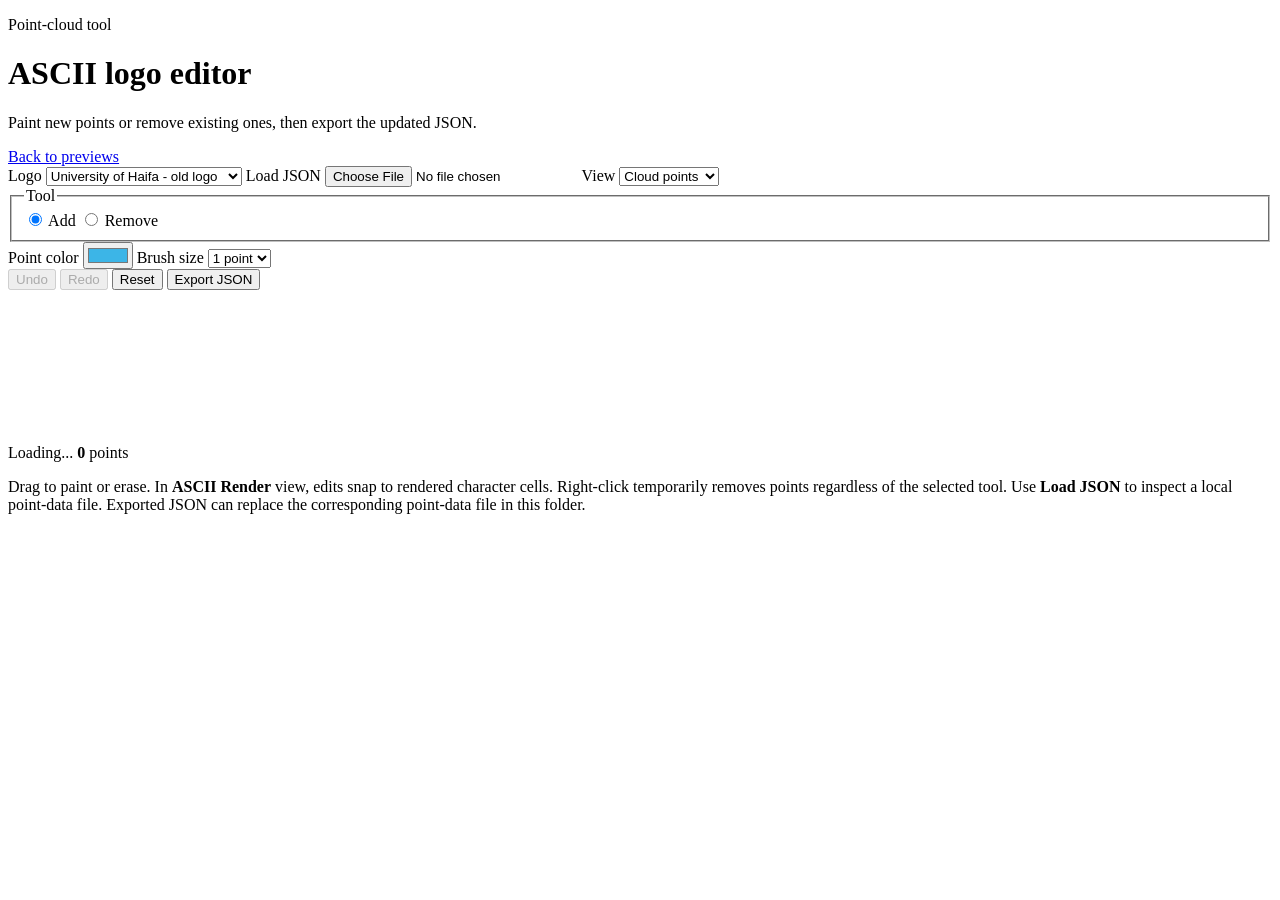
==== point-cloud-editor.html @ 48be528a "Update README and logo labels" ====
<!doctype html>
<html lang="en">
  <head>
    <meta charset="UTF-8" />
    <meta name="viewport" content="width=device-width, initial-scale=1" />
    <title>ASCII Logo Point Editor</title>
    <link rel="stylesheet" href="./point-cloud-editor.css" />
    <script type="module" src="./point-cloud-editor.js?v=25"></script>
  </head>
  <body>
    <main>
      <header>
        <div>
          <p class="eyebrow">Point-cloud tool</p>
          <h1>ASCII logo editor</h1>
          <p>Paint new points or remove existing ones, then export the updated JSON.</p>
        </div>
        <a href="./index.html">Back to previews</a>
      </header>

      <section class="toolbar" aria-label="Editor controls">
        <label>
          Logo
          <select id="logo">
            <option value="haifa-logo-points.json?v=25">University of Haifa - old logo</option>
            <option value="second-logo-points.json?v=25">University of Haifa - new logo</option>
          </select>
        </label>

        <label class="file-picker">
          Load JSON
          <input id="json-file" type="file" accept=".json,application/json" />
        </label>

        <label>
          View
          <select id="view-mode">
            <option value="points">Cloud points</option>
            <option value="ascii">ASCII render</option>
          </select>
        </label>

        <fieldset>
          <legend>Tool</legend>
          <label><input type="radio" name="tool" value="add" checked /> Add</label>
          <label><input type="radio" name="tool" value="remove" /> Remove</label>
        </fieldset>

        <label>
          Point color
          <input id="color" type="color" value="#3cb5e7" />
        </label>

        <label>
          Brush size
          <select id="brush-size">
            <option value="1">1 point</option>
            <option value="3">3 x 3</option>
            <option value="5">5 x 5</option>
          </select>
        </label>

        <div class="actions">
          <button id="undo" type="button" disabled>Undo</button>
          <button id="redo" type="button" disabled>Redo</button>
          <button id="reset" type="button">Reset</button>
          <button id="download" class="primary" type="button">Export JSON</button>
        </div>
      </section>

      <section class="workspace">
        <div class="canvas-wrap">
          <canvas id="editor" aria-label="Editable point cloud"></canvas>
        </div>
        <footer>
          <span id="status">Loading...</span>
          <span><strong id="count">0</strong> points</span>
        </footer>
      </section>

      <p class="help">
        Drag to paint or erase. In <strong>ASCII Render</strong> view, edits snap to rendered character cells.
        Right-click temporarily removes points regardless of the selected tool.
        Use <strong>Load JSON</strong> to inspect a local point-data file. Exported JSON can replace the
        corresponding point-data file in this folder.
      </p>
    </main>
  </body>
</html>
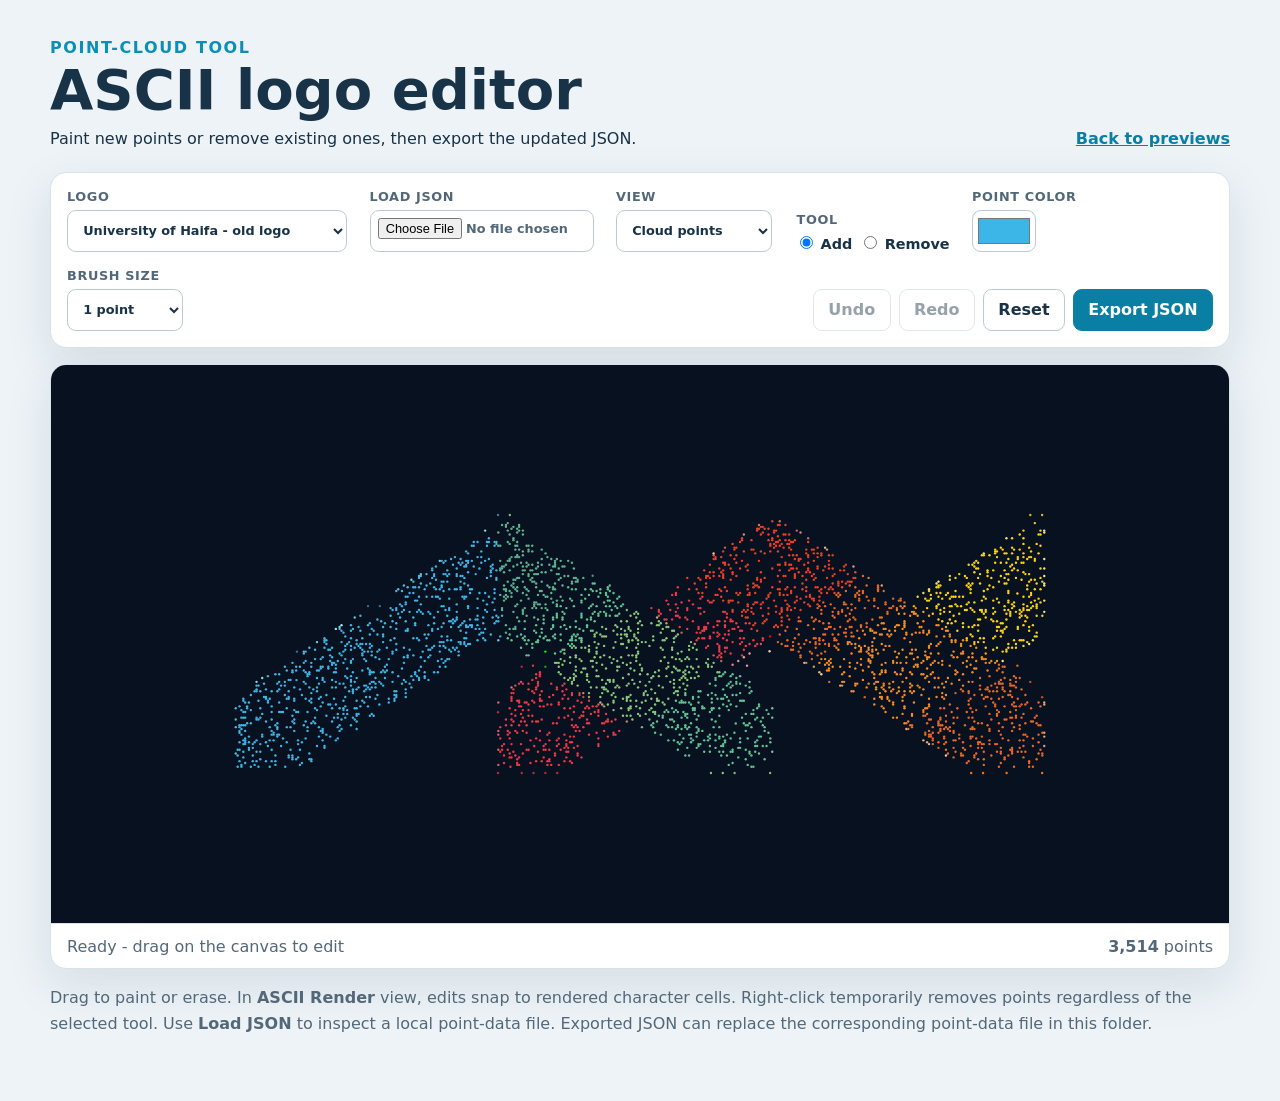
==== commit a1572d30: "Organize project files" ====
--- a/point-cloud-editor.html
+++ b/point-cloud-editor.html
@@ -4,8 +4,8 @@
     <meta charset="UTF-8" />
     <meta name="viewport" content="width=device-width, initial-scale=1" />
     <title>ASCII Logo Point Editor</title>
-    <link rel="stylesheet" href="./point-cloud-editor.css" />
-    <script type="module" src="./point-cloud-editor.js?v=25"></script>
+    <link rel="stylesheet" href="./styles/point-cloud-editor.css" />
+    <script type="module" src="./src/point-cloud-editor.js?v=26"></script>
   </head>
   <body>
     <main>
@@ -22,8 +22,8 @@
         <label>
           Logo
           <select id="logo">
-            <option value="haifa-logo-points.json?v=25">University of Haifa - old logo</option>
-            <option value="second-logo-points.json?v=25">University of Haifa - new logo</option>
+            <option value="./data/haifa-logo-points.json?v=26">University of Haifa - old logo</option>
+            <option value="./data/second-logo-points.json?v=26">University of Haifa - new logo</option>
           </select>
         </label>
 
--- a/styles/point-cloud-editor.css
+++ b/styles/point-cloud-editor.css
@@ -0,0 +1,117 @@
+:root {
+  color-scheme: light;
+  font-family: Inter, ui-sans-serif, system-ui, sans-serif;
+  color: #183247;
+  background: #edf3f7;
+}
+
+* { box-sizing: border-box; }
+
+body { margin: 0; }
+
+main {
+  width: min(1180px, calc(100% - 2rem));
+  margin: auto;
+  padding: 2rem 0 3rem;
+}
+
+header {
+  display: flex;
+  align-items: end;
+  justify-content: space-between;
+  gap: 2rem;
+  margin-bottom: 1.5rem;
+}
+
+h1 { margin: 0; font-size: clamp(2rem, 5vw, 3.5rem); }
+header p { margin: 0.4rem 0 0; }
+.eyebrow { color: #0b8fb7; font-weight: 750; text-transform: uppercase; letter-spacing: 0.1em; }
+a { color: #087fa3; font-weight: 700; }
+
+.toolbar,
+.workspace {
+  border: 1px solid #d7e2e9;
+  border-radius: 1rem;
+  background: #fff;
+  box-shadow: 0 1rem 3rem rgb(24 50 71 / 10%);
+}
+
+.toolbar {
+  display: flex;
+  flex-wrap: wrap;
+  align-items: end;
+  gap: 1rem 1.4rem;
+  padding: 1rem;
+  margin-bottom: 1rem;
+}
+
+.toolbar > label,
+fieldset {
+  display: grid;
+  gap: 0.4rem;
+  margin: 0;
+  color: #526879;
+  font-size: 0.8rem;
+  font-weight: 750;
+  text-transform: uppercase;
+  letter-spacing: 0.05em;
+}
+
+fieldset {
+  grid-template-columns: auto auto;
+  border: 0;
+  padding: 0;
+}
+
+legend { margin-bottom: 0.35rem; }
+fieldset label { color: #183247; font-size: 0.9rem; text-transform: none; letter-spacing: 0; }
+
+select,
+button,
+input[type="color"],
+input[type="file"] {
+  min-height: 2.6rem;
+  border: 1px solid #b9cad5;
+  border-radius: 0.55rem;
+  background: #fff;
+  color: #183247;
+  font: inherit;
+}
+
+select { padding: 0 2rem 0 0.7rem; }
+input[type="color"] { width: 4rem; padding: 0.2rem; }
+input[type="file"] {
+  max-width: 14rem;
+  padding: 0.45rem;
+  color: #526879;
+  font-size: 0.8rem;
+  text-transform: none;
+  letter-spacing: 0;
+}
+button { padding: 0 0.9rem; font-weight: 700; cursor: pointer; }
+button:hover:not(:disabled) { border-color: #0b8fb7; }
+button:disabled { cursor: default; opacity: 0.45; }
+button.primary { border-color: #087fa3; background: #087fa3; color: #fff; }
+
+.actions { display: flex; flex-wrap: wrap; gap: 0.5rem; margin-left: auto; }
+.workspace { overflow: hidden; }
+.canvas-wrap { position: relative; min-height: 300px; background: #f8fbfd; }
+canvas { display: block; width: 100%; height: min(62vh, 590px); cursor: crosshair; touch-action: none; }
+
+.workspace footer {
+  display: flex;
+  justify-content: space-between;
+  gap: 1rem;
+  padding: 0.8rem 1rem;
+  border-top: 1px solid #d7e2e9;
+  color: #526879;
+}
+
+.help { color: #526879; line-height: 1.6; }
+
+@media (max-width: 700px) {
+  header { display: block; }
+  header a { display: inline-block; margin-top: 1rem; }
+  .actions { width: 100%; margin-left: 0; }
+  canvas { height: 420px; }
+}
